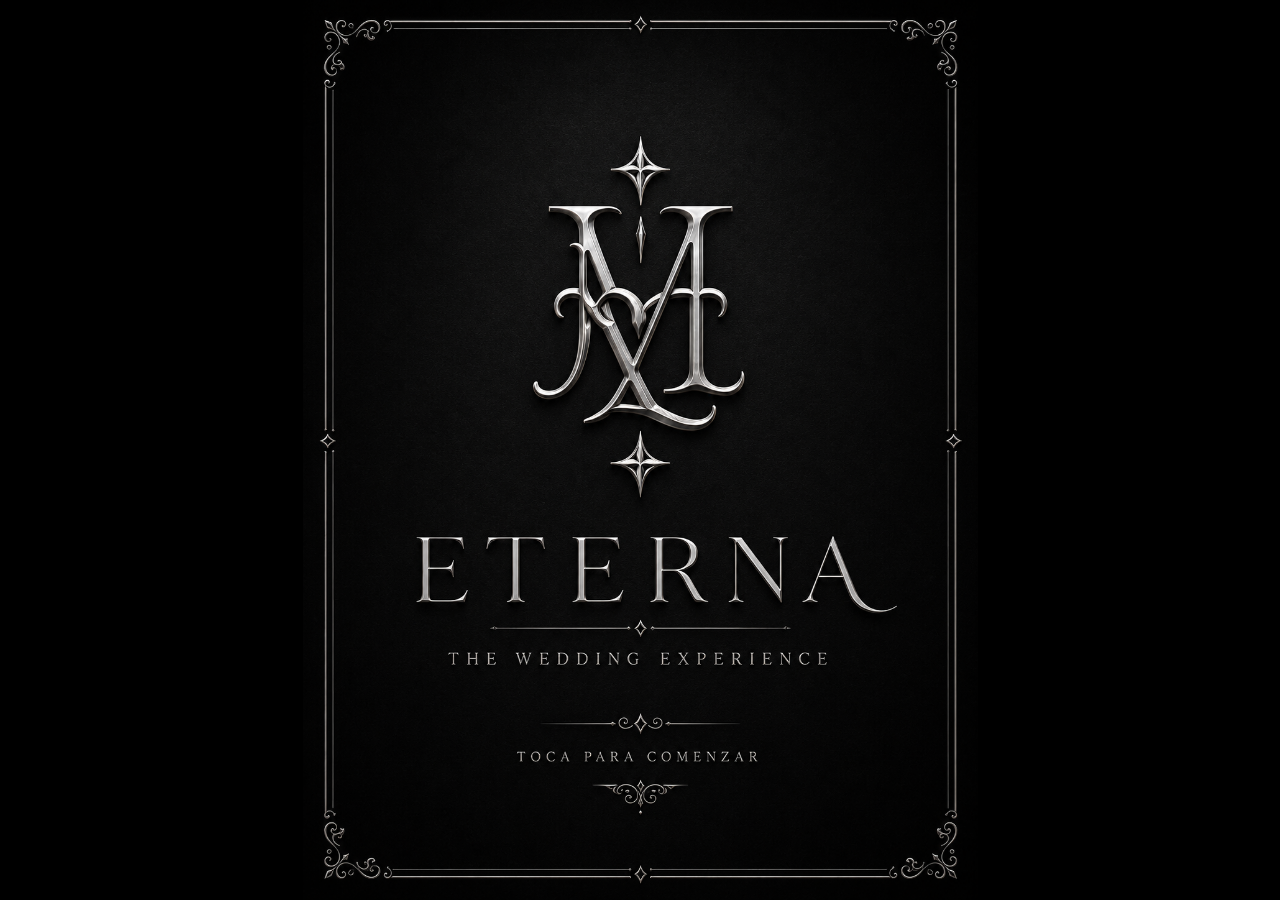
==== index.html @ f4369823 "merecen ser contadas" ====
<!DOCTYPE html>
<html lang="es">

<head>

    <meta charset="UTF-8">

    <meta name="viewport"
          content="width=device-width, initial-scale=1.0">

    <title>ETERNA</title>

    <link rel="stylesheet" href="style.css">

</head>

<body class="loading">

    <!-- ==========================
         PORTADA
    =========================== -->

  <section id="cover" class="screen active">

    <button id="startButton"></button>

</section>

    <!-- ==========================
         PRÓLOGO
    =========================== -->

    <section id="prologue" class="screen">

        <div class="center">
    <p class="quote">
        <span>Toda gran historia de amor merece ser contada.</span>
    </p>

</div>

            

    </section>

    <!-- ==========================
         ACTO I
    =========================== -->

    <section id="act1" class="screen">

        <div class="center">
        <p class="quote">
    <span>También merecen ser contadas.</span>
</p>

        </div>

    </section>

    <script src="script.js"></script>

</body>

</html>
---- style.css ----
@import url('https://fonts.googleapis.com/css2?family=Cinzel:wght@400;500;600&display=swap');
*{
    margin:0;
    padding:0;
    box-sizing:border-box;
}

html,body{
    width:100%;
    height:100%;
    overflow:hidden;
    background:#000;
}

#cover{
    position:fixed;
    inset:0;
    background:#000 url("Cover.png") center center no-repeat;
    background-size:contain;
}

#startButton{
    position:absolute;
    left:50%;
    top:77%;
    transform:translate(-50%,-50%);
    width:320px;
    height:70px;
    background:transparent;
    border:none;
    cursor:pointer; 
 }
.screen{
    display:none;
    width:100%;
    height:100%;
}

.screen.active{
    display:flex;
    width:100%;
    height:100%;
}


#cover{
    opacity:1;
}

#prologue{
    display:none;
    opacity:0;
    transition:opacity 2s ease;
    background:#000;
    width:100%;
    height:100%;
}

#prologue.active{
    display:flex;
    opacity:1;
    justify-content:center;
    align-items:center;
    text-align:center;
}

.quote{
    font-family: "Cinzel", serif;
    font-size:2.5rem;
    font-weight:400;
    background:linear-gradient(
    90deg,
    #9b9b9b 0%,
    #fdfdfd 20%,
    #ffffff 35%,
    #b5b5b5 50%,
    #ffffff 65%,
    #fdfdfd 80%,
    #9b9b9b 100%
);


-webkit-background-clip:text;
-webkit-text-fill-color:transparent;
background-size: 200% 100%;
animation:
    shine 6s linear infinite,
    fadeText 3s ease forwards;
    letter-spacing:8px;
    text-align:center;
    max-width:1300px;
    padding:40px;

    text-shadow:
0 1px 0 rgba(255,255,255,.55),
0 2px 4px rgba(255,255,255,.20),
0 8px 18px rgba(0,0,0,.55);
    
    opacity:0;
    
    
}



.quote span{
    position:relative;
    display:inline-block;
    overflow:hidden;
}
.quote span::after{
    content:"";
    position:absolute;
    top:-60%;
    left:-150%;
    width:40%;
    height:220%;

    background:linear-gradient(
        90deg,
        transparent 0%,
        rgba(255,255,255,.85) 50%,
        transparent 100%
    );

    transform:rotate(25deg);

    animation:lightSweep 4.5s linear infinite;

    pointer-events:none;
}

.center{
    width:100%;
    height:100%;
    display:flex;
    justify-content:center;
    align-items:center;
}
@keyframes fadeText{
    from{
        opacity:0;
        transform:translateY(20px);
    }

    to{
        opacity:1;
        transform:translateY(0);
    }
}

@keyframes shine{
    0%{
        background-position:-200% 0;
    }

    100%{
        background-position:200% 0;
    }
}
@keyframes lightSweep{

    from{
        left:-150%;
    }

    to{
        left:180%;
    }

}
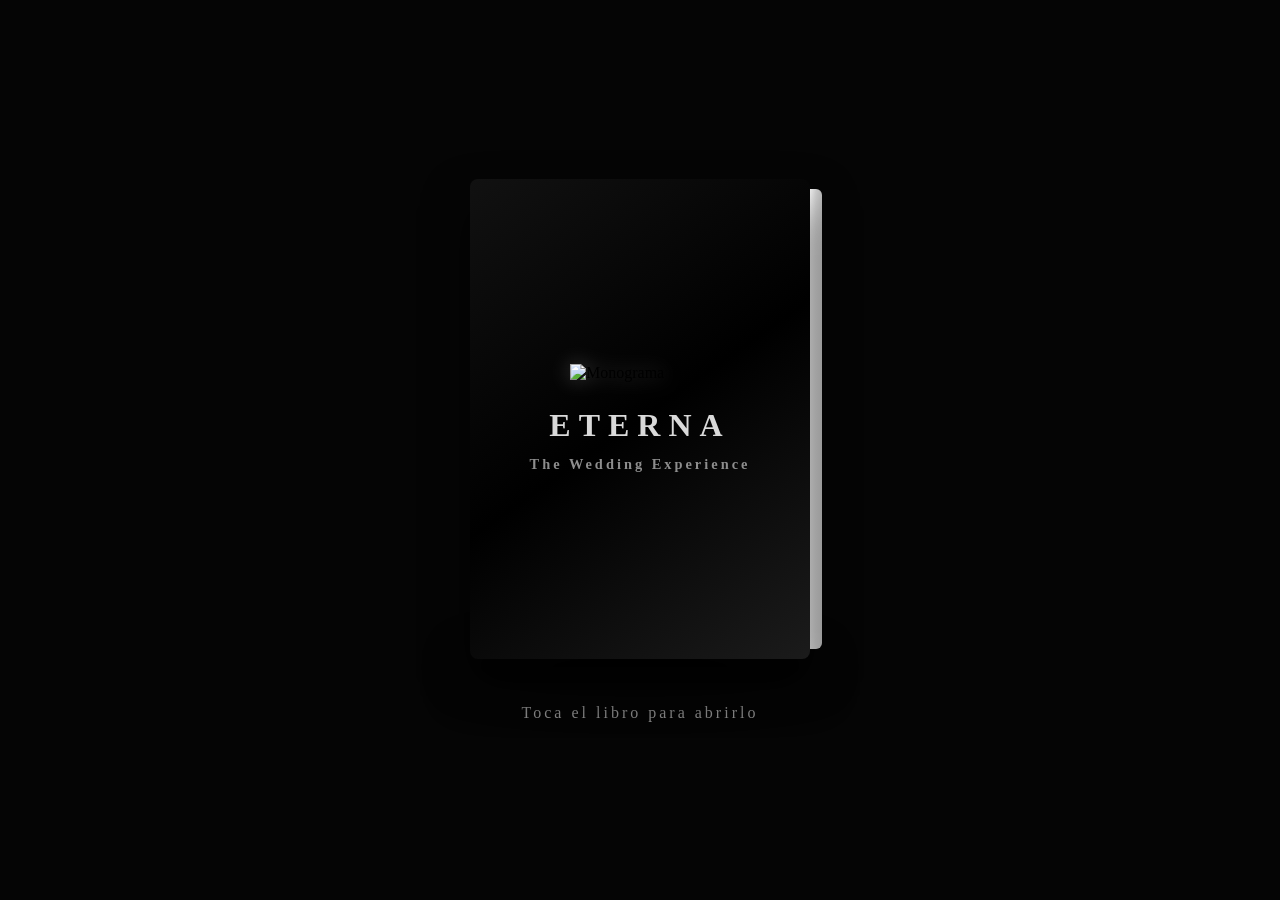
==== commit 76547a3d: "jum" ====
--- a/index.html
+++ b/index.html
@@ -5,8 +5,7 @@
 
     <meta charset="UTF-8">
 
-    <meta name="viewport"
-          content="width=device-width, initial-scale=1.0">
+    <meta name="viewport" content="width=device-width, initial-scale=1.0">
 
     <title>ETERNA</title>
 
@@ -14,17 +13,17 @@
 
 </head>
 
-<body class="loading">
+<body>
 
     <!-- ==========================
          PORTADA
     =========================== -->
 
-  <section id="cover" class="screen active">
+    <section id="cover" class="screen active">
 
-    <button id="startButton"></button>
+        <button id="startButton"></button>
 
-</section>
+    </section>
 
     <!-- ==========================
          PRÓLOGO
@@ -33,31 +32,65 @@
     <section id="prologue" class="screen">
 
         <div class="center">
-    <p class="quote">
-        <span>Toda gran historia de amor merece ser contada.</span>
-    </p>
 
-</div>
-
-            
-
-    </section>
-
-    <!-- ==========================
-         ACTO I
-    =========================== -->
-
-    <section id="act1" class="screen">
-
-        <div class="center">
-        <p class="quote">
-    <span>También merecen ser contadas.</span>
-</p>
+            <p class="quote">
+                Toda gran historia de amor merece ser contada...
+            </p>
 
         </div>
 
     </section>
 
+    <!-- ==========================
+         LIBRO
+    =========================== -->
+    <section id="closedBook" class="screen active">
+
+    <div id="closedBook3D">
+
+        <div class="bookShadow"></div>
+
+        <div class="bookPages"></div>
+
+        <div class="bookCover">
+
+            <img src="monograma.png" class="bookLogo" alt="Monograma">
+
+            <h1>ETERNA</h1>
+
+            <h2>The Wedding Experience</h2>
+
+        </div>
+
+    </div>
+
+    <div class="tapMessage">
+        Toca el libro para abrirlo
+    </div>
+
+</section>
+    <section id="book" class="screen">
+
+     <div id="bookContainer">
+
+    <div id="page" class="page">
+
+        <div class="page-face front">
+            <img id="frontImage" src="" alt="Página frontal">
+        </div>
+
+        <div class="page-face back">
+            <img id="backImage" src="" alt="Página trasera">
+        </div>
+
+    </div>
+
+</div>
+
+    </section>
+<audio id="bgMusic" loop preload="auto">
+    <source src="audio/married-life.mp3" type="audio/mpeg">
+</audio>
     <script src="script.js"></script>
 
 </body>
--- a/style.css
+++ b/style.css
@@ -1,22 +1,46 @@
 @import url('https://fonts.googleapis.com/css2?family=Cinzel:wght@400;500;600&display=swap');
+
 *{
     margin:0;
     padding:0;
     box-sizing:border-box;
 }
 
-html,body{
+html,
+body{
     width:100%;
     height:100%;
     overflow:hidden;
     background:#000;
-}
-
-#cover{
+    font-family:"Cinzel",serif;
+}
+
+/* ==========================
+   PANTALLAS
+========================== */
+
+.screen{
     position:fixed;
     inset:0;
+    display:none;
+    justify-content:center;
+    align-items:center;
+    background:#000;
+}
+
+.screen.active{
+    display:flex;
+}
+
+/* ==========================
+   PORTADA
+========================== */
+
+#cover{
     background:#000 url("Cover.png") center center no-repeat;
     background-size:contain;
+    opacity:1;
+    transition:opacity 2s ease;
 }
 
 #startButton{
@@ -26,146 +50,379 @@
     transform:translate(-50%,-50%);
     width:320px;
     height:70px;
+    border:none;
     background:transparent;
-    border:none;
-    cursor:pointer; 
- }
-.screen{
-    display:none;
-    width:100%;
-    height:100%;
-}
-
-.screen.active{
-    display:flex;
-    width:100%;
-    height:100%;
-}
-
-
-#cover{
-    opacity:1;
-}
+    cursor:pointer;
+}
+
+/* ==========================
+   PROLOGO
+========================== */
 
 #prologue{
-    display:none;
     opacity:0;
     transition:opacity 2s ease;
-    background:#000;
-    width:100%;
-    height:100%;
 }
 
 #prologue.active{
-    display:flex;
     opacity:1;
-    justify-content:center;
-    align-items:center;
-    text-align:center;
-}
-
-.quote{
-    font-family: "Cinzel", serif;
-    font-size:2.5rem;
-    font-weight:400;
-    background:linear-gradient(
-    90deg,
-    #9b9b9b 0%,
-    #fdfdfd 20%,
-    #ffffff 35%,
-    #b5b5b5 50%,
-    #ffffff 65%,
-    #fdfdfd 80%,
-    #9b9b9b 100%
-);
-
-
--webkit-background-clip:text;
--webkit-text-fill-color:transparent;
-background-size: 200% 100%;
-animation:
-    shine 6s linear infinite,
-    fadeText 3s ease forwards;
-    letter-spacing:8px;
-    text-align:center;
-    max-width:1300px;
-    padding:40px;
-
-    text-shadow:
-0 1px 0 rgba(255,255,255,.55),
-0 2px 4px rgba(255,255,255,.20),
-0 8px 18px rgba(0,0,0,.55);
-    
-    opacity:0;
-    
-    
-}
-
-
-
-.quote span{
-    position:relative;
-    display:inline-block;
-    overflow:hidden;
-}
-.quote span::after{
-    content:"";
-    position:absolute;
-    top:-60%;
-    left:-150%;
-    width:40%;
-    height:220%;
-
-    background:linear-gradient(
-        90deg,
-        transparent 0%,
-        rgba(255,255,255,.85) 50%,
-        transparent 100%
-    );
-
-    transform:rotate(25deg);
-
-    animation:lightSweep 4.5s linear infinite;
-
-    pointer-events:none;
 }
 
 .center{
     width:100%;
-    height:100%;
     display:flex;
     justify-content:center;
     align-items:center;
-}
+    padding:40px;
+}
+
+.quote{
+
+    font-size:2.4rem;
+    letter-spacing:6px;
+    text-align:center;
+    max-width:1200px;
+
+    background:linear-gradient(
+        90deg,
+        #8b8b8b,
+        #ffffff,
+        #bfbfbf,
+        #ffffff,
+        #8b8b8b
+    );
+
+    background-size:200%;
+
+    -webkit-background-clip:text;
+    -webkit-text-fill-color:transparent;
+
+    animation:
+        fadeText 2s ease,
+        shine 8s linear infinite;
+
+}
+
 @keyframes fadeText{
+
     from{
         opacity:0;
-        transform:translateY(20px);
+        transform:translateY(25px);
     }
 
     to{
         opacity:1;
         transform:translateY(0);
     }
+
 }
 
 @keyframes shine{
+
+    from{
+        background-position:-200%;
+    }
+
+    to{
+        background-position:200%;
+    }
+
+}
+
+/* ==========================
+   LIBRO
+========================== */
+
+#book{
+    opacity:0;
+    transition:opacity 1.5s ease;
+}
+
+#book.active{
+    opacity:1;
+}
+
+#bookContainer{
+
+    width:100%;
+    height:100%;
+
+    display:flex;
+    justify-content:center;
+    align-items:center;
+    position:relative;
+    overflow:hidden;
+}
+#bookContainer::before{
+
+    content:"";
+
+    position:absolute;
+
+    left:50%;
+    top:0;
+
+    transform:translateX(-50%);
+
+    width:16px;
+    height:100%;
+
+    background:linear-gradient(
+        to right,
+        rgba(255,255,255,.05),
+        rgba(0,0,0,.55),
+        rgba(255,255,255,.05)
+    );
+
+    z-index:20;
+
+    pointer-events:none;
+
+}
+#pageImage{
+
+    width:100%;
+    height:100%;
+    object-fit:contain;
+
+    animation:pageTurn .45s ease;
+
+}
+
+    @keyframes pageTurn{
+
     0%{
-        background-position:-200% 0;
+        opacity:0;
+        transform:translateX(25px) scale(.985);
+        filter:blur(2px);
     }
 
     100%{
-        background-position:200% 0;
-    }
-}
-@keyframes lightSweep{
-
-    from{
-        left:-150%;
-    }
-
-    to{
-        left:180%;
-    }
-
-}+        opacity:1;
+        transform:translateX(0) scale(1);
+        filter:blur(0);
+    }
+
+}
+
+/* ==========================
+   RESPONSIVE
+========================== */
+
+@media (max-width:768px){
+
+    .quote{
+
+        font-size:1.5rem;
+        letter-spacing:3px;
+        padding:20px;
+
+    }
+
+    #startButton{
+
+        width:260px;
+        height:65px;
+
+    }
+
+}
+.page{
+
+    position:relative;
+
+    width:90vw;
+    max-width:1100px;
+
+    aspect-ratio:1.414/1;
+
+    transform-style:preserve-3d;
+    perspective:2500px;
+
+}
+
+.page-face{
+
+    position:absolute;
+
+    inset:0;
+
+    backface-visibility:hidden;
+
+    transition:transform .8s ease;
+
+    display:flex;
+    justify-content:center;
+    align-items:center;
+
+}
+
+.front{
+
+    z-index:2;
+
+}
+
+.back{
+
+    transform:rotateY(180deg);
+
+}
+
+.page-face img{
+
+    width:100%;
+    height:100%;
+    object-fit:contain;
+
+    filter:
+        drop-shadow(0 20px 35px rgba(0,0,0,.45));
+
+}
+/*=========================
+LIBRO CERRADO
+=========================*/
+
+#closedBook{
+
+    flex-direction:column;
+    perspective:2200px;
+    background:#050505;
+
+}
+
+#closedBook3D{
+
+    width:340px;
+    height:480px;
+
+    position:relative;
+
+    transform-style:preserve-3d;
+
+    transition:transform 1.3s;
+
+}
+
+.bookShadow{
+
+    position:absolute;
+
+    width:360px;
+    height:40px;
+
+    left:-10px;
+    bottom:-28px;
+
+    background:rgba(0,0,0,.65);
+
+    filter:blur(20px);
+
+    border-radius:50%;
+
+}
+
+.bookPages{
+
+    position:absolute;
+
+    right:-12px;
+    top:10px;
+
+    width:12px;
+    height:460px;
+
+    background:linear-gradient(
+        to right,
+        #ffffff,
+        #d9d9d9,
+        #bfbfbf
+    );
+
+    border-radius:0 6px 6px 0;
+
+}
+
+.bookCover{
+
+    position:absolute;
+
+    inset:0;
+
+    border-radius:8px;
+
+    background:
+    linear-gradient(
+        145deg,
+        #111,
+        #000 50%,
+        #1b1b1b
+    );
+
+    box-shadow:
+        0 25px 45px rgba(0,0,0,.65);
+
+    display:flex;
+
+    flex-direction:column;
+
+    justify-content:center;
+
+    align-items:center;
+
+}
+
+.bookLogo{
+
+    width:140px;
+
+    margin-bottom:25px;
+
+    filter:
+    drop-shadow(0 0 10px rgba(255,255,255,.25));
+
+}
+
+.bookCover h1{
+
+    color:#d9d9d9;
+
+    letter-spacing:8px;
+
+    font-size:2rem;
+
+}
+
+.bookCover h2{
+
+    margin-top:12px;
+
+    color:#8d8d8d;
+
+    font-size:.9rem;
+
+    letter-spacing:3px;
+
+}
+
+.tapMessage{
+
+    margin-top:45px;
+
+    color:#8a8a8a;
+
+    letter-spacing:3px;
+
+    animation:pulse 2s infinite;
+
+}
+
+@keyframes pulse{
+
+50%{
+
+opacity:.35;
+
+}
+
+}
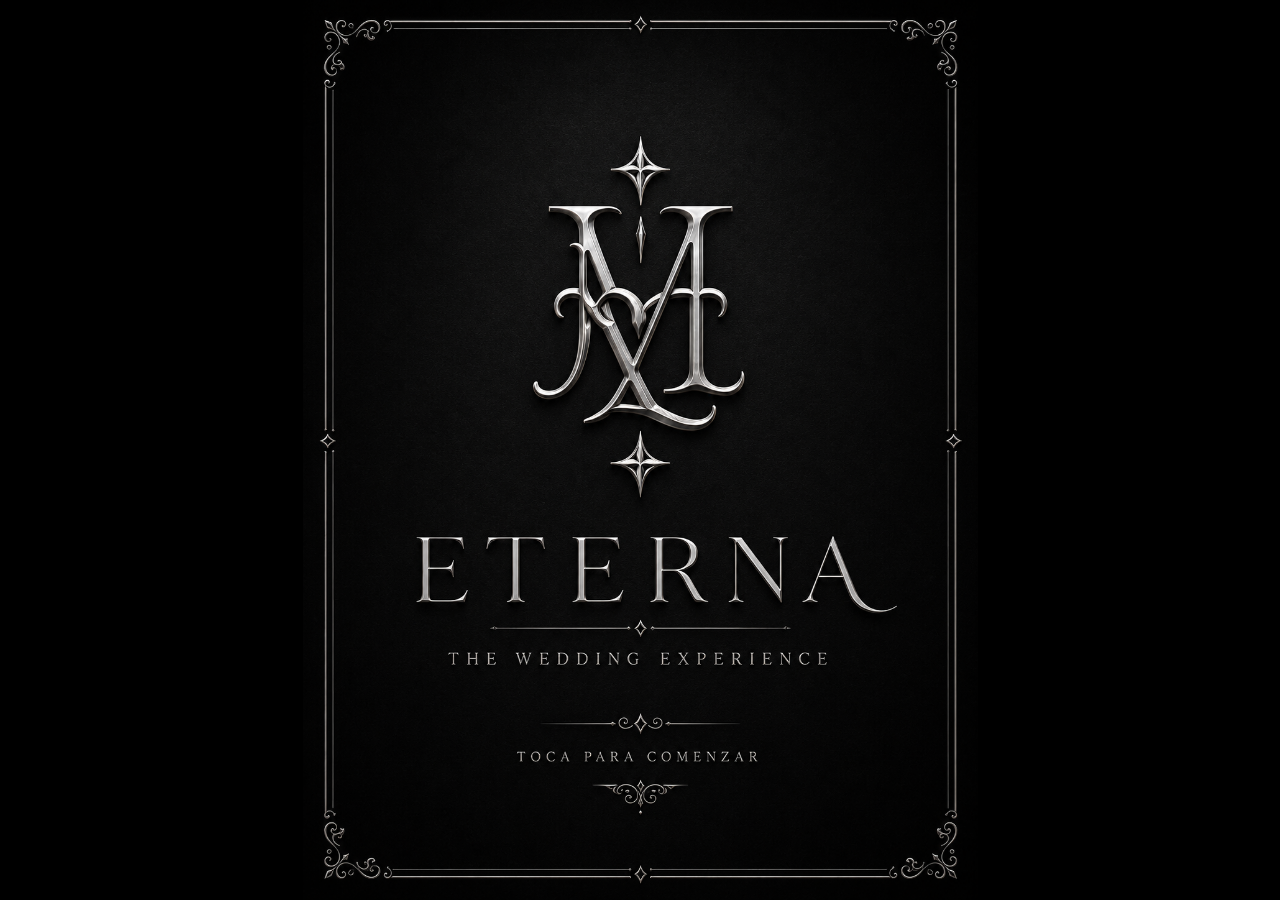
==== commit b06437d0: "yes" ====
--- a/index.html
+++ b/index.html
@@ -44,7 +44,7 @@
     <!-- ==========================
          LIBRO
     =========================== -->
-    <section id="closedBook" class="screen active">
+    <section id="closedBook" class="screen">
 
     <div id="closedBook3D">
 
@@ -88,6 +88,19 @@
 </div>
 
     </section>
+    <section id="backCover" class="screen">
+
+    <div class="backCoverContent">
+
+        <h1>ETERNA</h1>
+
+        <h2>The Wedding Experience</h2>
+
+        <p>Creado con amor por Miguel & Luis</p>
+
+    </div>
+
+</section>
 <audio id="bgMusic" loop preload="auto">
     <source src="audio/married-life.mp3" type="audio/mpeg">
 </audio>
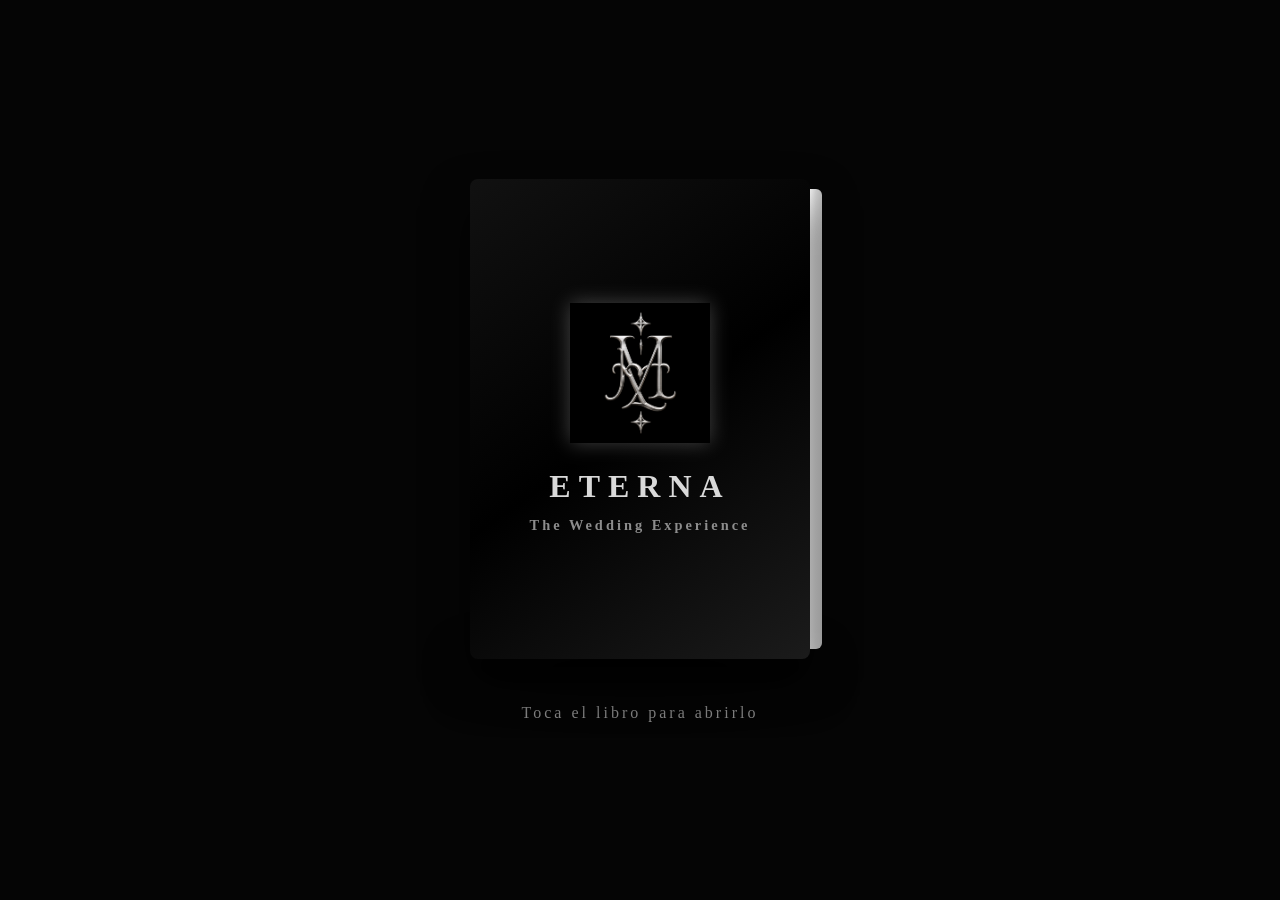
==== commit 51edfd6d: "bookcover" ====
--- a/index.html
+++ b/index.html
@@ -52,7 +52,7 @@
 
         <div class="bookPages"></div>
 
-        <div class="bookCover">
+        <div id="bookCover" class="bookCover">
 
             <img src="monograma.png" class="bookLogo" alt="Monograma">
 
--- a/style.css
+++ b/style.css
@@ -274,7 +274,7 @@
     width:100%;
     height:100%;
     object-fit:contain;
-
+    animation:pageTurn .45s ease;
     filter:
         drop-shadow(0 20px 35px rgba(0,0,0,.45));
 
@@ -284,7 +284,7 @@
 =========================*/
 
 #closedBook{
-
+    display:flex;
     flex-direction:column;
     perspective:2200px;
     background:#050505;
@@ -426,3 +426,134 @@
 }
 
 }
+/*=========================
+CONTRAPORTADA
+=========================*/
+
+#backCover{
+
+    flex-direction:column;
+    background:#050505;
+    opacity:0;
+    transition:opacity 1.5s ease;
+
+}
+
+#backCover.active{
+
+    opacity:1;
+
+}
+
+.backCoverContent{
+
+    width:340px;
+    height:480px;
+
+    border-radius:8px;
+
+    background:
+    linear-gradient(
+        145deg,
+        #111,
+        #000 50%,
+        #1b1b1b
+    );
+
+    box-shadow:
+        0 25px 45px rgba(0,0,0,.65);
+
+    display:flex;
+    flex-direction:column;
+    justify-content:center;
+    align-items:center;
+
+    text-align:center;
+
+    padding:40px;
+
+}
+
+.backCoverContent h1{
+
+    color:#d9d9d9;
+    letter-spacing:8px;
+    font-size:2rem;
+
+}
+
+.backCoverContent h2{
+
+    margin-top:15px;
+    color:#8d8d8d;
+    letter-spacing:3px;
+    font-size:.9rem;
+
+}
+
+.backCoverContent p{
+
+    margin-top:40px;
+    color:#bfbfbf;
+    line-height:1.8;
+    letter-spacing:2px;
+
+}
+/*=========================
+ANIMACIONES DEL LIBRO
+=========================*/
+
+#closedBook3D{
+
+    cursor:pointer;
+
+}
+
+#closedBook3D:hover{
+
+    transform:
+        rotateY(-8deg)
+        rotateX(2deg)
+        scale(1.02);
+
+}
+
+#closedBook3D.opening{
+
+    animation:openBook 1.3s ease forwards;
+
+}
+
+@keyframes openBook{
+
+    0%{
+
+        transform:
+            rotateY(0deg)
+            scale(1);
+
+        opacity:1;
+
+    }
+
+    60%{
+
+        transform:
+            rotateY(-28deg)
+            scale(1.03);
+
+        opacity:1;
+
+    }
+
+    100%{
+
+        transform:
+            rotateY(-40deg)
+            scale(.98);
+
+        opacity:0;
+
+    }
+
+}
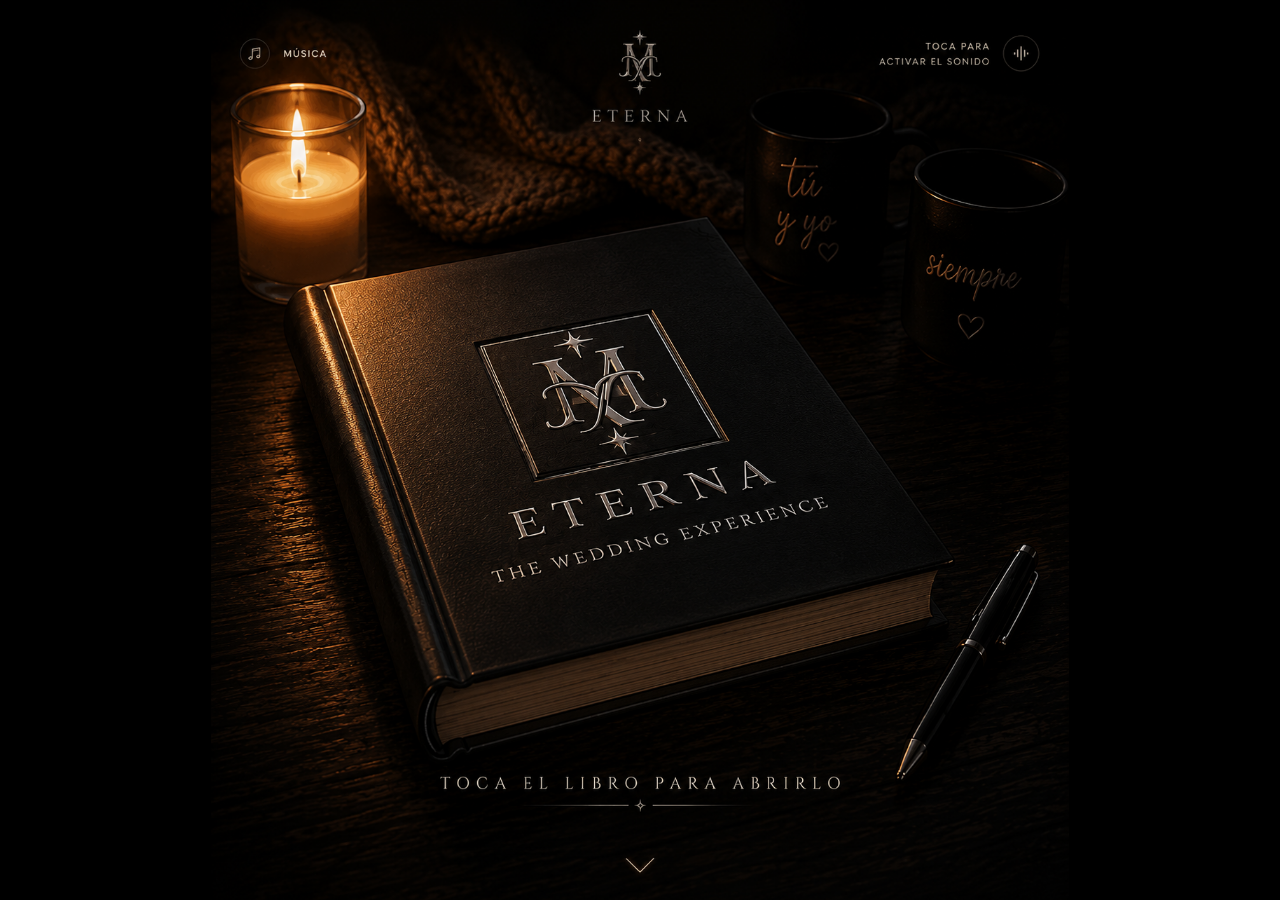
==== commit 866d9bbe: "ETERNA - conectar entrada principal al nuevo engine" ====
--- a/index.html
+++ b/index.html
@@ -1,111 +1,11 @@
 <!DOCTYPE html>
 <html lang="es">
-
 <head>
-
     <meta charset="UTF-8">
-
     <meta name="viewport" content="width=device-width, initial-scale=1.0">
-
+    <meta http-equiv="refresh" content="0; url=engine/">
     <title>ETERNA</title>
-
-    <link rel="stylesheet" href="style.css">
-
 </head>
-
 <body>
-
-    <!-- ==========================
-         PORTADA
-    =========================== -->
-
-    <section id="cover" class="screen active">
-
-        <button id="startButton"></button>
-
-    </section>
-
-    <!-- ==========================
-         PRÓLOGO
-    =========================== -->
-
-    <section id="prologue" class="screen">
-
-        <div class="center">
-
-            <p class="quote">
-                Toda gran historia de amor merece ser contada...
-            </p>
-
-        </div>
-
-    </section>
-
-    <!-- ==========================
-         LIBRO
-    =========================== -->
-    <section id="closedBook" class="screen">
-
-    <div id="closedBook3D">
-
-        <div class="bookShadow"></div>
-
-        <div class="bookPages"></div>
-
-        <div id="bookCover" class="bookCover">
-
-            <img src="monograma.png" class="bookLogo" alt="Monograma">
-
-            <h1>ETERNA</h1>
-
-            <h2>The Wedding Experience</h2>
-
-        </div>
-
-    </div>
-
-    <div class="tapMessage">
-        Toca el libro para abrirlo
-    </div>
-
-</section>
-    <section id="book" class="screen">
-
-     <div id="bookContainer">
-
-    <div id="page" class="page">
-
-        <div class="page-face front">
-            <img id="frontImage" src="" alt="Página frontal">
-        </div>
-
-        <div class="page-face back">
-            <img id="backImage" src="" alt="Página trasera">
-        </div>
-
-    </div>
-
-</div>
-
-    </section>
-    <section id="backCover" class="screen">
-
-    <div class="backCoverContent">
-
-        <h1>ETERNA</h1>
-
-        <h2>The Wedding Experience</h2>
-
-        <p>Creado con amor por Miguel & Luis</p>
-
-    </div>
-
-</section>
-<audio id="bgMusic" loop preload="auto">
-    <source src="audio/married-life.mp3" type="audio/mpeg">
-</audio>
-    <script src="script.js"></script>
-
 </body>
-
 </html>
